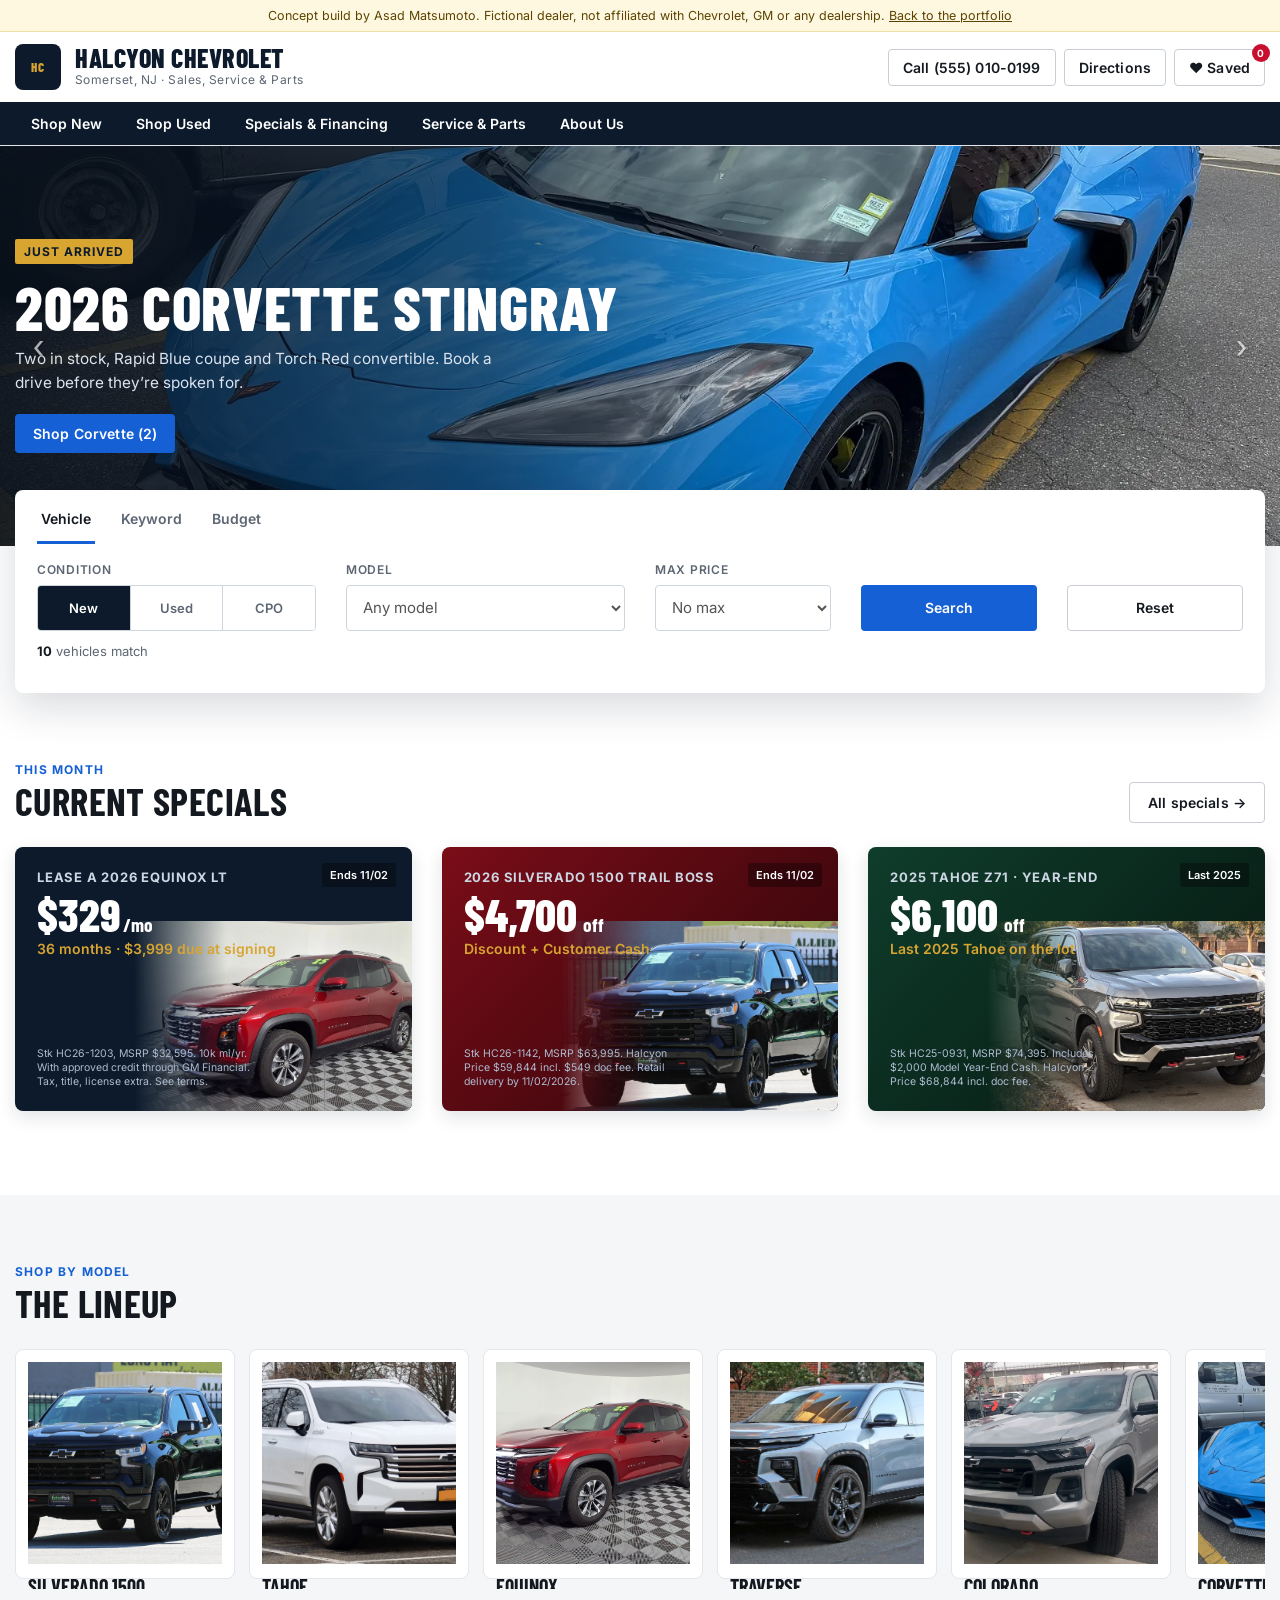
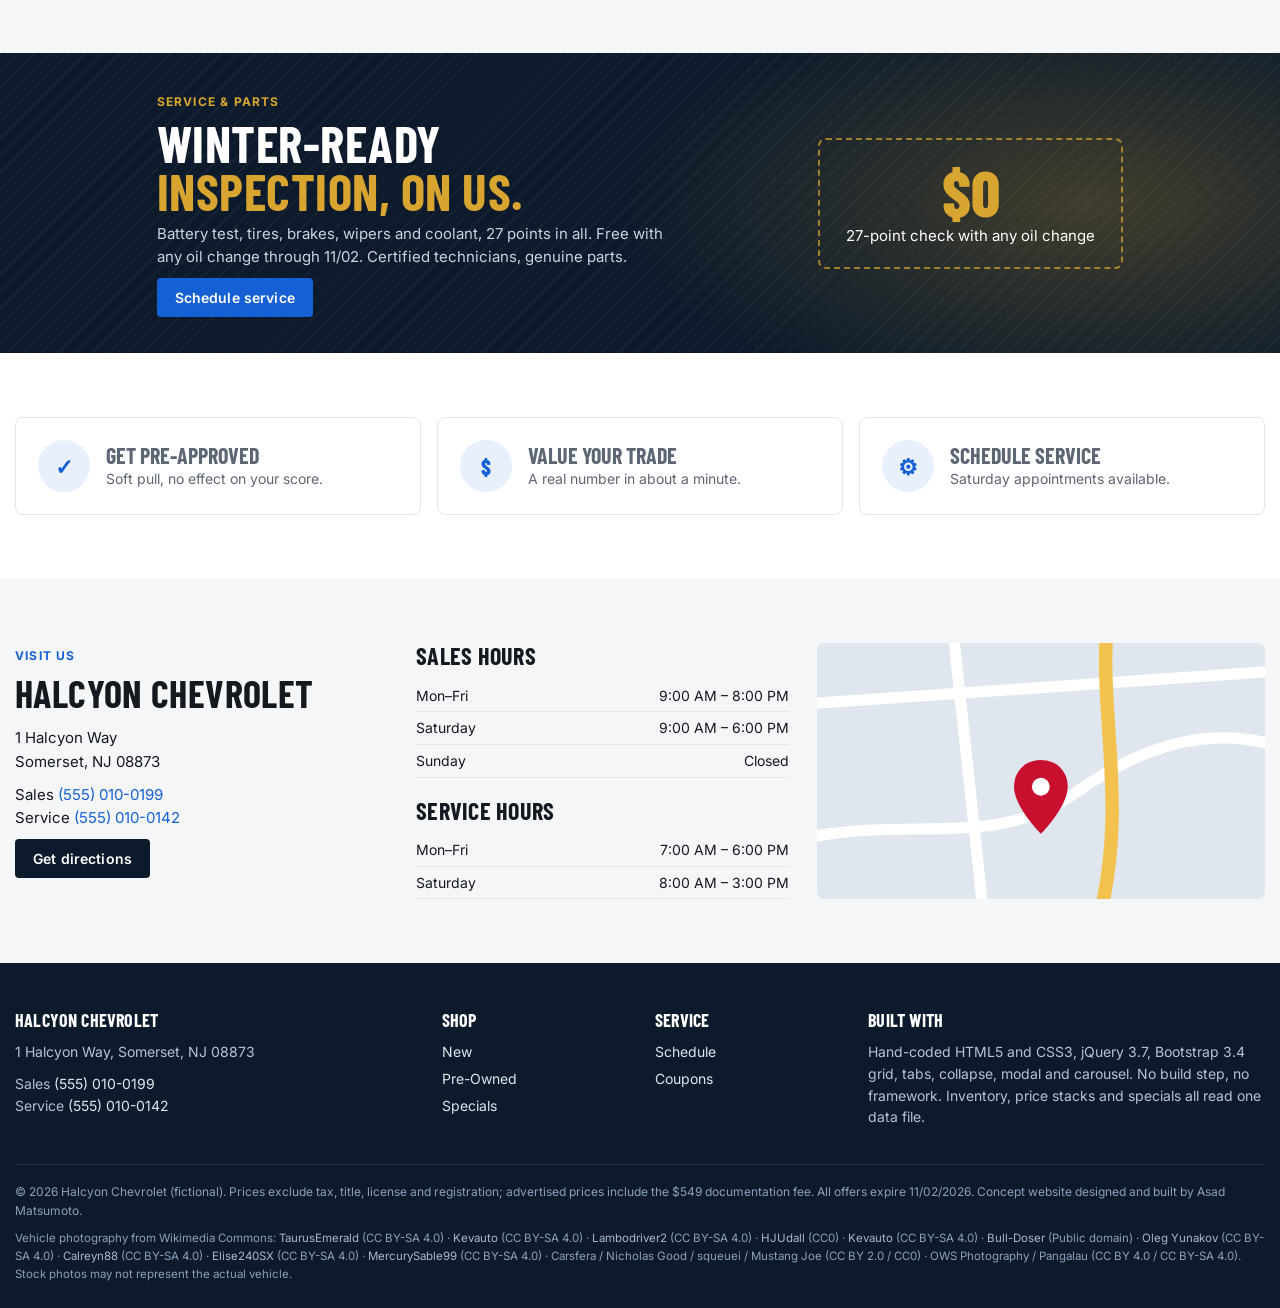
==== dealer/index.html @ f1ca4bc9 "Portfolio: dealer site, ZL1, M4, Maison Vanta, Aurélia, catalog index Co-Authored-By: Claude Opus 5." ====
<!doctype html>
<html lang="en">
<head>
<meta charset="utf-8">
<meta name="viewport" content="width=device-width,initial-scale=1">
<title>Halcyon Chevrolet · New &amp; Used Chevy Dealer in Somerset, NJ (Concept)</title>
<meta name="description" content="Concept dealership website built on the DealerOn stack (Bootstrap 3.4 + jQuery 3.7): hero carousel, quick search, specials, model bar and service offers.">
<link rel="preconnect" href="https://fonts.googleapis.com"><link rel="preconnect" href="https://fonts.gstatic.com" crossorigin>
<link href="https://fonts.googleapis.com/css2?family=Barlow+Condensed:wght@600;700;800&family=Inter:wght@400;500;600;700&display=swap" rel="stylesheet">
<link rel="stylesheet" href="https://cdnjs.cloudflare.com/ajax/libs/twitter-bootstrap/3.4.1/css/bootstrap.min.css">
<link rel="stylesheet" href="dealer.css">
<script type="application/ld+json">{"@context":"https://schema.org","@type":"AutoDealer","name":"Halcyon Chevrolet (concept)","address":{"@type":"PostalAddress","streetAddress":"1 Halcyon Way","addressLocality":"Somerset","addressRegion":"NJ","postalCode":"08873","addressCountry":"US"},"telephone":"+1-555-010-0199","openingHours":["Mo-Fr 09:00-20:00","Sa 09:00-18:00"]}</script>
</head>
<body data-page="home">
<main id="main">
  <!-- 1650x138 promo strip. data-expires removes it automatically after the offer ends -->
  <a class="strip" href="specials.html#service" data-expires="2026-11-02"><span class="in"><b>Fall Service Event</b><span>Full synthetic oil change + tire rotation</span><em>$79.95 · ends 11/02</em></span></a>

  <!-- 1920x600 hero, Bootstrap 3 carousel with fade -->
  <div id="hero" class="carousel slide carousel-fade hero" data-ride="false" aria-roledescription="carousel" aria-label="Featured offers">
    <ol class="carousel-indicators"><li data-target="#hero" data-slide-to="0" class="active" aria-label="Slide 1"></li><li data-target="#hero" data-slide-to="1" aria-label="Slide 2"></li><li data-target="#hero" data-slide-to="2" aria-label="Slide 3"></li></ol>
    <div class="carousel-inner">
      <div class="item active"><div class="slide">
        <picture><source media="(max-width:768px)" srcset="../img/inv/corvette-blue.webp"><img src="../img/inv/corvette-blue.webp" alt="Rapid Blue Chevrolet Corvette Stingray" fetchpriority="high"></picture>
        <div class="scrim"></div><div class="cap"><div class="container"><span class="k">Just arrived</span><h2>2026 Corvette Stingray</h2><p>Two in stock, Rapid Blue coupe and Torch Red convertible. Book a drive before they’re spoken for.</p><a class="btn btn-cta" href="inventory.html?model=Corvette">Shop Corvette (2)</a></div></div></div></div>
      <div class="item"><div class="slide">
        <picture><source media="(max-width:768px)" srcset="../img/inv/silverado.webp"><img src="../img/inv/silverado.webp" alt="Chevrolet Silverado 1500 LT Trail Boss" loading="lazy"></picture>
        <div class="scrim"></div><div class="cap"><div class="container"><span class="k">Fall Truck Event</span><h2>$4,700 off Silverado 1500 Trail Boss</h2><p>$3,200 Halcyon discount plus $1,500 Customer Cash on stock HC26-1142.</p><a class="btn btn-cta" href="vehicle.html?stock=HC26-1142">See this truck</a><p class="fine">MSRP $63,995. Halcyon Price $59,844 includes $549 doc fee; excludes tax, title, license, registration. Customer Cash requires retail delivery by 11/02/2026.</p></div></div></div></div>
      <div class="item"><div class="slide">
        <picture><source media="(max-width:768px)" srcset="../img/cars/zl1-hero.webp"><img src="../img/cars/zl1-hero.webp" alt="White Camaro ZL1 in a dark garage" loading="lazy"></picture>
        <div class="scrim"></div><div class="cap"><div class="container"><span class="k">Certified Pre-Owned</span><h2>The last of the ZL1s</h2><p>One owner, 8,412 miles, 650 horsepower. Production ended in 2024; this one is here.</p><a class="btn btn-cta" href="../zl1/">See the ZL1 story</a></div></div></div></div>
    </div>
    <a class="left carousel-control" href="#hero" role="button" data-slide="prev" aria-label="Previous slide"><span aria-hidden="true">‹</span></a>
    <a class="right carousel-control" href="#hero" role="button" data-slide="next" aria-label="Next slide"><span aria-hidden="true">›</span></a>
    <button class="pausebtn" id="heroPause" aria-pressed="false">Pause</button>
  </div>

  <!-- quick search: Vehicle / Keyword / Budget -->
  <div class="container qs"><div class="box">
    <ul class="nav nav-tabs" role="tablist"><li role="presentation" class="active"><a href="#qsV" role="tab" data-toggle="tab" aria-controls="qsV">Vehicle</a></li><li role="presentation"><a href="#qsK" role="tab" data-toggle="tab" aria-controls="qsK">Keyword</a></li><li role="presentation"><a href="#qsB" role="tab" data-toggle="tab" aria-controls="qsB">Budget</a></li></ul>
    <div class="tab-content">
      <div role="tabpanel" class="tab-pane active" id="qsV"><div class="row">
        <div class="col-md-3 col-sm-6"><label>Condition</label><div class="cond" role="group" aria-label="Condition"><button type="button" data-c="New" aria-pressed="true">New</button><button type="button" data-c="Used" aria-pressed="false">Used</button><button type="button" data-c="Certified" aria-pressed="false">CPO</button></div></div>
        <div class="col-md-3 col-sm-6"><label for="qsModel">Model</label><select class="form-control" id="qsModel"></select></div>
        <div class="col-md-2 col-sm-6"><label for="qsMax">Max price</label><select class="form-control" id="qsMax"><option value="">No max</option><option value="30000">$30,000</option><option value="50000">$50,000</option><option value="70000">$70,000</option><option value="90000">$90,000</option></select></div>
        <div class="col-md-2 col-sm-3 col-xs-6"><label>&nbsp;</label><button class="btn btn-cta" id="qsGo">Search</button></div>
        <div class="col-md-2 col-sm-3 col-xs-6"><label>&nbsp;</label><button class="btn btn-line" id="qsReset">Reset</button></div>
      </div><p class="count"><b>0</b> vehicles match</p></div>
      <div role="tabpanel" class="tab-pane" id="qsK"><div class="row"><div class="col-sm-9"><label for="kw">Keyword</label><input class="form-control" id="kw" placeholder="Try “Z71”, “red”, “sunroof” or a stock number"></div><div class="col-sm-3"><label>&nbsp;</label><button class="btn btn-cta" id="kwGo">Search</button></div></div></div>
      <div role="tabpanel" class="tab-pane" id="qsB"><div class="row"><div class="col-sm-4"><label for="bdPay">Monthly payment</label><input class="form-control" id="bdPay" inputmode="numeric" value="650"></div><div class="col-sm-4"><label for="bdDown">Down payment</label><input class="form-control" id="bdDown" inputmode="numeric" value="5000"></div><div class="col-sm-4"><label>&nbsp;</label><button class="btn btn-cta" id="bdGo">Show what fits</button></div></div><p class="count">Estimate at 6.9% APR for 72 months. Not an offer of credit.</p></div>
    </div>
  </div></div>

  <!-- 600x400 specials tiles: designed graphics, every word is real HTML -->
  <section class="sec" aria-labelledby="spH"><div class="container">
    <div class="hd"><div><span class="eyebrow">This month</span><h2 id="spH">Current specials</h2></div><a class="btn btn-line" href="specials.html">All specials →</a></div>
    <div class="row">
      <div class="col-md-4 col-sm-6" style="margin-bottom:20px"><a class="tile" href="specials.html"><img src="../img/inv/equinox.webp" alt="" loading="lazy"><span class="exp">Ends 11/02</span><span class="t"><span class="m">Lease a 2026 Equinox LT</span><span class="big">$329<small>/mo</small></span><span class="sub">36 months · $3,999 due at signing</span><span class="fine">Stk HC26-1203, MSRP $32,595. 10k mi/yr. With approved credit through GM Financial. Tax, title, license extra. See terms.</span></span></a></div>
      <div class="col-md-4 col-sm-6" style="margin-bottom:20px"><a class="tile t2" href="vehicle.html?stock=HC26-1142"><img src="../img/inv/silverado.webp" alt="" loading="lazy"><span class="exp">Ends 11/02</span><span class="t"><span class="m">2026 Silverado 1500 Trail Boss</span><span class="big">$4,700<small> off</small></span><span class="sub">Discount + Customer Cash</span><span class="fine">Stk HC26-1142, MSRP $63,995. Halcyon Price $59,844 incl. $549 doc fee. Retail delivery by 11/02/2026.</span></span></a></div>
      <div class="col-md-4 col-sm-6" style="margin-bottom:20px"><a class="tile t3" href="vehicle.html?stock=HC25-0931"><img src="../img/inv/tahoe-z71.webp" alt="" loading="lazy"><span class="exp">Last 2025</span><span class="t"><span class="m">2025 Tahoe Z71 · year-end</span><span class="big">$6,100<small> off</small></span><span class="sub">Last 2025 Tahoe on the lot</span><span class="fine">Stk HC25-0931, MSRP $74,395. Includes $2,000 Model Year-End Cash. Halcyon Price $68,844 incl. doc fee.</span></span></a></div>
    </div>
  </div></section>

  <section class="sec gray" aria-labelledby="mbH"><div class="container">
    <div class="hd"><div><span class="eyebrow">Shop by model</span><h2 id="mbH">The lineup</h2></div></div>
    <div class="models" id="models"></div>
  </div></section>

  <!-- 1920x450 service band -->
  <section class="band" aria-labelledby="bandH"><div class="container">
    <div><span class="eyebrow" style="color:var(--gold)">Service &amp; Parts</span><h2 id="bandH">Winter-ready<br><em>inspection, on us.</em></h2><p>Battery test, tires, brakes, wipers and coolant, 27 points in all. Free with any oil change through 11/02. Certified technicians, genuine parts.</p><button class="btn btn-cta" data-lead="Schedule service">Schedule service</button></div>
    <div class="coupon"><b>$0</b><span>27-point check with any oil change</span></div>
  </div></section>

  <section class="sec" aria-label="Shopping tools"><div class="container"><div class="value">
    <a href="#" data-lead="Get pre-approved"><span class="ic" aria-hidden="true">✓</span><span><b>Get pre-approved</b><span>Soft pull, no effect on your score.</span></span></a>
    <a href="#" data-lead="Value your trade"><span class="ic" aria-hidden="true">$</span><span><b>Value your trade</b><span>A real number in about a minute.</span></span></a>
    <a href="#" data-lead="Schedule service"><span class="ic" aria-hidden="true">⚙</span><span><b>Schedule service</b><span>Saturday appointments available.</span></span></a>
  </div></div></section>

  <section class="sec gray" id="visit" aria-labelledby="visitH"><div class="container"><div class="visit">
    <div><span class="eyebrow">Visit us</span><h2 id="visitH" style="font-size:38px;text-transform:uppercase;margin:6px 0 12px">Halcyon Chevrolet</h2><p>1 Halcyon Way<br>Somerset, NJ 08873</p><p>Sales <a href="tel:5550100199">(555) 010-0199</a><br>Service <a href="tel:5550100142">(555) 010-0142</a></p><a class="btn btn-dark" href="#" data-lead="Get directions">Get directions</a></div>
    <div><h3 style="text-transform:uppercase;margin-top:0">Sales hours</h3><table><tbody><tr><td>Mon–Fri</td><td>9:00 AM – 8:00 PM</td></tr><tr><td>Saturday</td><td>9:00 AM – 6:00 PM</td></tr><tr><td>Sunday</td><td>Closed</td></tr></tbody></table><h3 style="text-transform:uppercase">Service hours</h3><table><tbody><tr><td>Mon–Fri</td><td>7:00 AM – 6:00 PM</td></tr><tr><td>Saturday</td><td>8:00 AM – 3:00 PM</td></tr></tbody></table></div>
    <div class="map" role="img" aria-label="Stylised map showing the dealership location"><svg viewBox="0 0 400 260" preserveAspectRatio="xMidYMid slice"><rect width="400" height="260" fill="#dfe6ee"/><g stroke="#fff" stroke-width="10" fill="none"><path d="M-10 190 C80 170 160 200 230 150 S360 90 420 110"/><path d="M120 -10 L150 270"/><path d="M-10 70 L420 40"/></g><g stroke="#f2c14e" stroke-width="12" fill="none"><path d="M260 -10 C250 80 280 160 250 270"/></g><path d="M200 120 c-14 0-24 10-24 24 0 18 24 42 24 42s24-24 24-42c0-14-10-24-24-24z" fill="#c8102e"/><circle cx="200" cy="144" r="8" fill="#fff"/></svg></div>
  </div></div></section>
</main>
<script src="https://cdnjs.cloudflare.com/ajax/libs/jquery/3.7.1/jquery.min.js"></script>
<script src="https://cdnjs.cloudflare.com/ajax/libs/twitter-bootstrap/3.4.1/js/bootstrap.min.js"></script>
<script src="inventory.js"></script>
<script src="dealer.js"></script>
</body>
</html>
---- dealer/dealer.css ----
/* Halcyon Chevrolet theme — sits on Bootstrap 3.4.1 the way a DealerOn theme sits on its base.
   Tokens first, then header, homepage, SRP, VDP, specials. */
:root{--navy:#0c1a2b;--navy2:#132841;--ink:#14181f;--mut:#5d6673;--line:#e3e6ea;--bg:#f5f6f8;--cta:#1560d4;--cta2:#0e4fb3;--gold:#d8a531;--ok:#0f8a4b;--red:#c8102e;--disp:'Barlow Condensed','Arial Narrow',sans-serif;--body:'Inter',system-ui,-apple-system,sans-serif}
html{font-size:16px}
body{font:400 15px/1.55 var(--body);color:var(--ink);background:#fff;-webkit-font-smoothing:antialiased}
a{color:var(--cta)}a:hover{color:var(--cta2)}
h1,h2,h3,h4{font-family:var(--disp);font-weight:700;letter-spacing:.01em;color:var(--ink)}
.container{max-width:1320px;width:100%}
.btn{border-radius:4px;font:600 14px var(--body);letter-spacing:.01em;padding:11px 18px;transition:background .15s,box-shadow .15s,transform .1s}
.btn:active{transform:translateY(1px)}
.btn-cta{background:var(--cta);color:#fff;border:0}.btn-cta:hover,.btn-cta:focus{background:var(--cta2);color:#fff}
.btn-line{background:#fff;color:var(--ink);border:1px solid #c9ced5}.btn-line:hover{border-color:var(--ink);color:var(--ink)}
.btn-dark{background:var(--navy);color:#fff;border:0}.btn-dark:hover{background:var(--navy2);color:#fff}
a:focus-visible,button:focus-visible,input:focus-visible,select:focus-visible,.btn:focus-visible{outline:3px solid #7fb0ff;outline-offset:2px}
.sr-only-focusable:focus{position:fixed;top:8px;left:8px;z-index:9999;background:#fff;padding:10px 14px}
.concept-ribbon{background:#fff8e1;color:#5c4400;font-size:12.5px;text-align:center;padding:6px 12px;border-bottom:1px solid #f0dfa3}
.concept-ribbon a{color:#5c4400;text-decoration:underline}

/* ---------- header ---------- */
.hdr{background:#fff;border-bottom:1px solid var(--line);position:sticky;top:0;z-index:1000}
.hdr .top{display:flex;align-items:center;justify-content:space-between;gap:16px;padding:12px 0}
.brand{display:flex;align-items:center;gap:14px;text-decoration:none!important}
.brand .oem{width:46px;height:46px;border-radius:8px;background:var(--navy);display:grid;place-items:center;color:var(--gold);font:800 13px var(--disp);letter-spacing:.06em}
.brand b{display:block;font:800 26px/1 var(--disp);color:var(--navy);letter-spacing:.02em;text-transform:uppercase}
.brand span{display:block;font-size:12px;color:var(--mut);letter-spacing:.04em}
.hdr .acts{display:flex;align-items:center;gap:8px}
.hdr .acts .btn{padding:9px 14px}
.hdr .acts .saved{position:relative}
.hdr .acts .saved i{position:absolute;top:-6px;right:-6px;background:var(--red);color:#fff;font:700 10px/18px var(--body);min-width:18px;height:18px;border-radius:9px;text-align:center;font-style:normal}
.mega{background:var(--navy)}
.mega ul{list-style:none;margin:0;padding:0;display:flex;gap:2px}
.mega>div>ul>li{position:relative}
.mega>div>ul>li>a{display:block;color:#fff;font:600 14px var(--body);padding:13px 16px;text-decoration:none}
.mega>div>ul>li>a:hover,.mega>div>ul>li.open>a,.mega>div>ul>li>a[aria-current]{background:var(--navy2);color:#fff}
.mega .dd{position:absolute;left:0;top:100%;min-width:250px;background:#fff;box-shadow:0 12px 30px rgba(12,26,43,.18);padding:10px 0;display:none;z-index:20;border-top:3px solid var(--gold)}
.mega li.open .dd{display:block}
.mega .dd a{display:block;padding:8px 18px;color:var(--ink);text-decoration:none}
.mega .dd a:hover{background:var(--bg)}
.navtog{display:none;background:none;border:0;font-size:24px;padding:6px 10px}
@media(max-width:900px){.hdr .acts .hide-sm{display:none}.navtog{display:block}.mega{display:none}.mega.show{display:block}.mega ul{flex-direction:column}.mega .dd{position:static;box-shadow:none;border:0;background:var(--navy2)}.mega .dd a{color:#fff}}
.strip{display:block;background:linear-gradient(90deg,#0c1a2b,#1f3b63);color:#fff;text-decoration:none!important;aspect-ratio:1650/138;max-height:110px;width:100%;position:relative;overflow:hidden}
.strip .in{position:absolute;inset:0;display:flex;align-items:center;justify-content:center;gap:2.4vw;padding:0 3vw}
.strip b{font:800 clamp(18px,2.4vw,34px)/1 var(--disp);text-transform:uppercase;letter-spacing:.02em;color:var(--gold)}
.strip span{font-size:clamp(12px,1.1vw,16px);color:#dfe6f0}
.strip em{font-style:normal;background:var(--gold);color:var(--navy);font:700 12px var(--body);padding:7px 12px;border-radius:3px;white-space:nowrap}
.strip:before{content:"";position:absolute;right:-6%;top:-60%;width:40%;height:220%;background:repeating-linear-gradient(115deg,rgba(255,255,255,.06) 0 14px,transparent 14px 28px)}
@media(max-width:700px){.strip{aspect-ratio:auto;padding:10px 0}.strip .in{position:static;flex-wrap:wrap;gap:6px 12px;text-align:center}}

/* ---------- hero carousel (Bootstrap 3 carousel, fade) ---------- */
.hero.carousel{background:#000}
.carousel-fade .carousel-inner .item{transition-property:opacity;transition-duration:.9s;opacity:0}
.carousel-fade .carousel-inner .active{opacity:1}
.carousel-fade .carousel-inner .active.left,.carousel-fade .carousel-inner .active.right{left:0;opacity:0;z-index:1}
.carousel-fade .carousel-inner .next.left,.carousel-fade .carousel-inner .prev.right{opacity:1}
.carousel-fade .carousel-control{z-index:2}
@media all and (transform-3d),(-webkit-transform-3d){.carousel-fade .carousel-inner>.item.next,.carousel-fade .carousel-inner>.item.active.right,.carousel-fade .carousel-inner>.item.prev,.carousel-fade .carousel-inner>.item.active.left,.carousel-fade .carousel-inner>.item.next.left,.carousel-fade .carousel-inner>.item.prev.right,.carousel-fade .carousel-inner>.item.active{transform:translate3d(0,0,0)}}
.slide{position:relative;aspect-ratio:1920/600;min-height:380px;overflow:hidden}
.slide img{position:absolute;inset:0;width:100%;height:100%;object-fit:cover}
.slide .scrim{position:absolute;inset:0;background:linear-gradient(90deg,rgba(6,14,24,.88) 0%,rgba(6,14,24,.55) 38%,transparent 66%)}
.slide .cap{position:absolute;left:0;right:0;top:50%;transform:translateY(-50%)}
.slide .cap .k{display:inline-block;background:var(--gold);color:var(--navy);font:700 12px var(--body);letter-spacing:.08em;text-transform:uppercase;padding:5px 9px;border-radius:2px}
.slide .cap h2{color:#fff;font:800 clamp(38px,4.8vw,76px)/.95 var(--disp);text-transform:uppercase;margin:14px 0 10px;max-width:640px}
.slide .cap p{color:#dbe3ee;font-size:clamp(14px,1.2vw,18px);max-width:500px;margin-bottom:20px}
.slide .cap .fine{font-size:11px;color:#9fb0c4;margin-top:14px;max-width:520px}
.hero .carousel-indicators li{width:30px;height:4px;border-radius:0;border:0;background:rgba(255,255,255,.4);margin:0 3px}
.hero .carousel-indicators .active{width:30px;height:4px;margin:0 3px;background:#fff}
.hero .carousel-control{width:6%;background:none!important;display:flex;align-items:center;justify-content:center;font-size:34px;opacity:.65}
.hero .pausebtn{position:absolute;right:16px;bottom:14px;z-index:5;background:rgba(0,0,0,.45);color:#fff;border:0;border-radius:3px;font:600 12px var(--body);padding:6px 10px}
@media(max-width:700px){.slide{aspect-ratio:auto;min-height:440px}.slide .scrim{background:linear-gradient(0deg,rgba(6,14,24,.92) 30%,rgba(6,14,24,.2) 80%)}.slide .cap{top:auto;bottom:40px;transform:none}}

/* ---------- quick search ---------- */
.qs{position:relative;z-index:5;margin-top:-56px}
.qs .box{background:#fff;border-radius:8px;box-shadow:0 14px 40px rgba(12,26,43,.16);padding:6px 22px 22px}
.qs .nav-tabs{border:0;margin-bottom:14px}
.qs .nav-tabs>li>a{border:0;border-bottom:3px solid transparent;border-radius:0;color:var(--mut);font:600 14px var(--body);padding:14px 4px;margin-right:22px}
.qs .nav-tabs>li.active>a,.qs .nav-tabs>li.active>a:hover,.qs .nav-tabs>li.active>a:focus{border:0;border-bottom:3px solid var(--cta);color:var(--ink);background:none}
.qs label{font-size:12px;color:var(--mut);font-weight:600;text-transform:uppercase;letter-spacing:.06em}
.qs .form-control{height:46px;border-radius:4px;border-color:#cfd5dc;box-shadow:none;font-size:15px}
.qs .cond{display:flex;border:1px solid #cfd5dc;border-radius:4px;overflow:hidden;height:46px}
.qs .cond button{flex:1;background:#fff;border:0;border-right:1px solid #cfd5dc;font:600 13px var(--body);color:var(--mut)}
.qs .cond button:last-child{border-right:0}
.qs .cond button[aria-pressed="true"]{background:var(--navy);color:#fff}
.qs .btn{height:46px;width:100%}
.qs .count{font-size:13px;color:var(--mut);margin-top:10px}
.qs .count b{color:var(--ink)}

/* ---------- section scaffolding ---------- */
.sec{padding:64px 0}
.sec.gray{background:var(--bg)}
.sec .hd{display:flex;align-items:flex-end;justify-content:space-between;gap:16px;margin-bottom:24px;flex-wrap:wrap}
.sec .hd h2{font-size:clamp(30px,3vw,42px);text-transform:uppercase;margin:0}
.sec .hd p{margin:6px 0 0;color:var(--mut)}
.eyebrow{font:700 12px var(--body);letter-spacing:.1em;text-transform:uppercase;color:var(--cta)}

/* specials tiles (600x400 designed graphics, real HTML text) */
.tile{display:block;position:relative;aspect-ratio:600/400;border-radius:8px;overflow:hidden;color:#fff;text-decoration:none!important;background:var(--navy);box-shadow:0 6px 18px rgba(12,26,43,.12);transition:transform .25s,box-shadow .25s}
.tile:hover{transform:translateY(-3px);box-shadow:0 14px 30px rgba(12,26,43,.2)}
.tile img{position:absolute;right:-8%;bottom:-6%;width:78%;height:78%;object-fit:cover;border-radius:6px 0 0 0;-webkit-mask-image:linear-gradient(90deg,transparent,#000 30%);mask-image:linear-gradient(90deg,transparent,#000 30%)}
.tile .t{position:absolute;inset:0;padding:22px;display:flex;flex-direction:column}
.tile .m{font:700 13px var(--body);letter-spacing:.06em;text-transform:uppercase;color:#cdd7e4}
.tile .big{font:800 clamp(38px,3.6vw,54px)/.9 var(--disp);margin-top:8px;color:#fff}
.tile .big small{font-size:.42em;font-weight:700;margin-left:2px}
.tile .sub{font:600 14px var(--body);color:var(--gold);margin-top:6px}
.tile .fine{margin-top:auto;font-size:10.5px;line-height:1.35;color:#aebbd0;max-width:62%}
.tile.t2{background:linear-gradient(135deg,#7a0d18,#2b0509)}
.tile.t3{background:linear-gradient(135deg,#0f3d2c,#06150f)}
.tile .exp{position:absolute;top:16px;right:16px;background:rgba(0,0,0,.35);font:600 11px var(--body);padding:5px 8px;border-radius:3px}

/* model bar */
.models{display:grid;grid-auto-flow:column;grid-auto-columns:minmax(220px,1fr);gap:14px;overflow-x:auto;scroll-snap-type:x mandatory;padding-bottom:10px}
.models a{scroll-snap-align:start;background:#fff;border:1px solid var(--line);border-radius:8px;padding:12px 12px 14px;text-decoration:none;color:var(--ink);transition:border-color .2s}
.models a:hover{border-color:var(--cta)}
.models .im{aspect-ratio:518/220;border-radius:5px;overflow:hidden;background:#e9edf1}
.models img{width:100%;height:100%;object-fit:cover}
.models b{display:block;font:700 20px var(--disp);text-transform:uppercase;margin-top:10px}
.models span{font-size:13px;color:var(--mut)}

/* service band 1920x450 */
.band{position:relative;min-height:300px;background:var(--navy);color:#fff;overflow:hidden;display:flex;align-items:center}
.band:after{content:"";position:absolute;inset:0;background:radial-gradient(60% 120% at 85% 50%,rgba(216,165,49,.25),transparent 60%),repeating-linear-gradient(135deg,rgba(255,255,255,.035) 0 2px,transparent 2px 12px)}
.band .container{position:relative;z-index:1;display:flex;align-items:center;justify-content:space-between;gap:30px;flex-wrap:wrap}
.band h2{color:#fff;font-size:clamp(34px,4vw,60px);text-transform:uppercase;line-height:.95;margin:6px 0}
.band h2 em{font-style:normal;color:var(--gold)}
.band p{color:#c9d4e2;max-width:520px}
.band .coupon{border:2px dashed rgba(216,165,49,.7);border-radius:8px;padding:20px 26px;text-align:center;min-width:260px}
.band .coupon b{display:block;font:800 64px/1 var(--disp);color:var(--gold)}

.value{display:grid;grid-template-columns:repeat(3,1fr);gap:16px}
.value a{display:flex;gap:16px;align-items:center;background:#fff;border:1px solid var(--line);border-radius:8px;padding:22px;text-decoration:none;color:var(--ink);transition:box-shadow .2s,border-color .2s}
.value a:hover{border-color:var(--cta);box-shadow:0 8px 20px rgba(21,96,212,.1)}
.value .ic{flex:0 0 52px;height:52px;border-radius:50%;background:#e8f0fd;display:grid;place-items:center;color:var(--cta);font:800 22px var(--disp)}
.value b{display:block;font:700 22px var(--disp);text-transform:uppercase}
.value span{font-size:14px;color:var(--mut)}
@media(max-width:900px){.value{grid-template-columns:1fr}}
.visit{display:grid;grid-template-columns:1fr 1fr 1.2fr;gap:28px}
.visit table{width:100%;font-size:14px}.visit td{padding:5px 0;border-bottom:1px solid var(--line)}.visit td:last-child{text-align:right}
.visit .map{border-radius:8px;min-height:240px;background:#dfe6ee;position:relative;overflow:hidden}
.visit .map svg{position:absolute;inset:0;width:100%;height:100%}
@media(max-width:900px){.visit{grid-template-columns:1fr}}

/* ---------- footer ---------- */
.ftr{background:var(--navy);color:#b7c3d3;padding:48px 0 24px;font-size:14px}
.ftr h4{color:#fff;font-size:18px;text-transform:uppercase;margin-top:0}
.ftr a{color:#dfe6ef}
.ftr ul{list-style:none;padding:0}.ftr li{margin:5px 0}
.ftr .legal{border-top:1px solid rgba(255,255,255,.1);margin-top:26px;padding-top:18px;font-size:12px;color:#8fa0b6}
.ftr .credits{font-size:11.5px;color:#8fa0b6;margin-top:10px}
.ftr .credits a{color:#a9b8cb}

/* ---------- SRP ---------- */
.crumbs{font-size:13px;color:var(--mut);padding:14px 0 0}.crumbs a{color:var(--mut)}
.srp-h{display:flex;justify-content:space-between;align-items:flex-end;gap:14px;flex-wrap:wrap;padding:8px 0 16px;border-bottom:1px solid var(--line);margin-bottom:18px}
.srp-h h1{font-size:clamp(30px,3vw,42px);text-transform:uppercase;margin:0}
.srp-h .ct{color:var(--mut)}.srp-h .ct b{color:var(--ink)}
.srp-tools{display:flex;gap:10px;align-items:center}
.srp-tools select{height:40px;border:1px solid #cfd5dc;border-radius:4px;padding:0 10px;font-size:14px;background:#fff}
.view-tog{display:flex;border:1px solid #cfd5dc;border-radius:4px;overflow:hidden}
.view-tog button{background:#fff;border:0;padding:0 12px;height:38px;font:600 13px var(--body);color:var(--mut)}
.view-tog button[aria-pressed="true"]{background:var(--navy);color:#fff}
.filters{position:sticky;top:130px;max-height:calc(100vh - 150px);overflow:auto;padding-right:6px}
.filters .grp{border-bottom:1px solid var(--line);padding:12px 0}
.filters .grp>button{display:flex;justify-content:space-between;width:100%;background:none;border:0;padding:4px 0;font:700 15px var(--body);color:var(--ink);text-align:left}
.filters .grp>button:after{content:"–";color:var(--mut)}.filters .grp>button.collapsed:after{content:"+"}
.filters label{display:flex;justify-content:space-between;align-items:center;font-weight:400;font-size:14px;margin:7px 0 0;cursor:pointer;color:#2a313b}
.filters label input{margin:0 8px 0 0}
.filters label span:first-child{display:flex;align-items:center}
.filters label .n{color:var(--mut);font-size:12px}
.filters label.zero{opacity:.45}
.filters .range{display:flex;gap:8px;margin-top:8px}.filters .range input{width:100%;height:36px;border:1px solid #cfd5dc;border-radius:4px;padding:0 8px;font-size:14px}
.pills{display:flex;flex-wrap:wrap;gap:6px;margin-bottom:14px;min-height:0}
.pills button{background:#e8f0fd;color:var(--cta2);border:0;border-radius:20px;font:600 12.5px var(--body);padding:6px 12px}
.pills button:after{content:" ×"}
.pills .clr{background:none;color:var(--mut);text-decoration:underline}.pills .clr:after{content:""}
.grid-cards{display:grid;grid-template-columns:repeat(3,1fr);gap:18px}
.grid-cards.list{grid-template-columns:1fr}
@media(max-width:1200px){.grid-cards{grid-template-columns:repeat(2,1fr)}}
@media(max-width:600px){.grid-cards{grid-template-columns:1fr}}
.vcard{position:relative;background:#fff;border:1px solid var(--line);border-radius:8px;overflow:hidden;display:flex;flex-direction:column;transition:box-shadow .2s}
.vcard:hover{box-shadow:0 10px 26px rgba(12,26,43,.1)}
.vcard .ph{position:relative;aspect-ratio:4/3;background:#e9edf1;display:block}
.vcard .ph img{width:100%;height:100%;object-fit:cover}
.vcard .ph .bdg{position:absolute;top:10px;left:10px;display:flex;gap:6px;flex-wrap:wrap}
.bdg span,.badge-x{background:var(--navy);color:#fff;font:700 11px var(--body);letter-spacing:.04em;text-transform:uppercase;padding:4px 7px;border-radius:3px}
.bdg .pd,.badge-x.pd{background:var(--red)}.bdg .tr,.badge-x.tr{background:#6b4fd3}.bdg .ev,.badge-x.ev{background:var(--ok)}
.vcard .fav{position:absolute;top:8px;right:8px;width:36px;height:36px;border-radius:50%;border:0;background:rgba(255,255,255,.92);font-size:17px;line-height:36px;color:var(--red)}
.vcard .bd{padding:14px 16px 16px;display:flex;flex-direction:column;flex:1}
.vcard .cnd{font:700 11px var(--body);letter-spacing:.08em;text-transform:uppercase;color:var(--cta)}
.vcard h3{font-size:22px;line-height:1.05;margin:4px 0 6px;text-transform:uppercase}
.vcard h3 a{color:var(--ink);text-decoration:none}
.vcard h3 small{display:block;font:500 14px var(--body);color:var(--mut);text-transform:none;margin-top:3px}
.vcard .ids{font-size:12px;color:var(--mut);display:flex;gap:12px;flex-wrap:wrap}
.vcard .sw{display:flex;align-items:center;gap:6px;font-size:12.5px;color:var(--mut);margin-top:6px}
.vcard .sw i{width:14px;height:14px;border-radius:50%;border:1px solid #c5ccd4;display:inline-block}
.ps{margin-top:12px;border-top:1px solid var(--line);padding-top:10px}
.ps .feat{display:flex;justify-content:space-between;align-items:flex-end;gap:8px}
.ps .feat .sv{color:var(--ok);font:700 13px var(--body)}
.ps .feat .sv b{display:block;font:800 22px/1 var(--disp)}
.ps .feat .pr{text-align:right;font:700 11px var(--body);letter-spacing:.06em;text-transform:uppercase;color:var(--mut)}
.ps .feat .pr b{display:block;font:800 30px/1 var(--disp);color:var(--ink);letter-spacing:0}
.ps .more{background:none;border:0;padding:6px 0 0;font:600 13px var(--body);color:var(--cta)}
.ps .more:after{content:" ▾"}.ps .more[aria-expanded="true"]:after{content:" ▴"}
.ps ul{list-style:none;padding:8px 0 0;margin:0;font-size:14px}
.ps li{display:flex;justify-content:space-between;padding:4px 0}
.ps li.s{color:var(--ok)}
.ps li.tot{border-top:1px solid var(--line);margin-top:4px;padding-top:8px;font-weight:700}
.ps .dz{background:none;border:0;padding:0;color:inherit;font:inherit;text-align:left;cursor:pointer}
.ps .dz:after{content:"i";display:inline-grid;place-items:center;width:15px;height:15px;border-radius:50%;border:1px solid currentColor;font:700 10px var(--body);margin-left:6px;opacity:.7;vertical-align:1px}
.ps .cond{font-size:12.5px;color:var(--mut);margin-top:6px}
.vcard .ctas{display:grid;grid-template-columns:1fr 1fr;gap:6px;margin-top:12px}
.vcard .ctas .btn-cta{grid-column:1/-1}
.vcard .ctas .btn{padding:9px 8px;font-size:13px}
.vcard .cmp{font-size:12.5px;color:var(--mut);margin:10px 0 0;display:flex;align-items:center;gap:6px;font-weight:400}
.grid-cards.list .vcard{flex-direction:row}
.grid-cards.list .vcard .ph{flex:0 0 38%;aspect-ratio:auto;min-height:260px}
@media(max-width:700px){.grid-cards.list .vcard{flex-direction:column}}
.promo-card{border-radius:8px;background:linear-gradient(160deg,var(--navy),#1f3b63);color:#fff;padding:26px;display:flex;flex-direction:column;justify-content:center;gap:10px}
.promo-card h3{color:#fff;font-size:34px;text-transform:uppercase;line-height:.95;margin:0}
.promo-card p{color:#c9d4e2;margin:0}
.empty{grid-column:1/-1;text-align:center;padding:60px 20px;border:1px dashed #cfd5dc;border-radius:8px;color:var(--mut)}
.mobfil{display:none}
@media(max-width:991px){.filters{position:static;max-height:none;display:none}.filters.show{display:block}.mobfil{display:inline-block}}

/* ---------- VDP ---------- */
.vdp-t{padding:10px 0 4px}
.vdp-t h1{font-size:clamp(32px,3.6vw,52px);line-height:1;margin:6px 0;text-transform:uppercase}
.vdp-t h1 .y{color:var(--mut)}.vdp-t h1 .tr{display:block;font:500 clamp(16px,1.4vw,20px) var(--body);text-transform:none;color:var(--mut);margin-top:6px}
.gal{position:relative}
.gal .main{position:relative;aspect-ratio:4/3;background:#e9edf1;border-radius:8px;overflow:hidden}
.gal .main img{width:100%;height:100%;object-fit:cover}
.gal .nb{position:absolute;top:50%;transform:translateY(-50%);width:44px;height:44px;border-radius:50%;border:0;background:rgba(255,255,255,.9);font-size:22px;box-shadow:0 4px 12px rgba(0,0,0,.2)}
.gal .nb.p{left:12px}.gal .nb.n{right:12px}
.gal .cnt{position:absolute;bottom:12px;right:12px;background:rgba(0,0,0,.6);color:#fff;font:600 12px var(--body);padding:5px 9px;border-radius:3px}
.gal .note{font-size:12px;color:var(--mut);margin:8px 0}
.thumbs{display:grid;grid-template-columns:repeat(5,1fr);gap:8px}
.thumbs button{padding:0;border:2px solid transparent;border-radius:5px;overflow:hidden;aspect-ratio:4/3;background:#e9edf1}
.thumbs button[aria-current="true"]{border-color:var(--cta)}
.thumbs img{width:100%;height:100%;object-fit:cover}
.side{position:sticky;top:130px}
.side .box{border:1px solid var(--line);border-radius:8px;padding:20px}
.side .ps{border:0;margin:0;padding:0}
.side .ps ul{font-size:15px}
.side .ps li.tot{font:800 30px/1 var(--disp);padding-top:12px}
.side .fin{background:#eef5ff;border-radius:6px;padding:10px 12px;font-size:13.5px;margin-top:12px}
.side .stack-btns{display:grid;gap:8px;margin-top:14px}
.side .stack-btns .row2{display:grid;grid-template-columns:1fr 1fr;gap:8px}
.calc{margin-top:16px}
.calc .nav-tabs>li>a{font-weight:600;color:var(--mut)}
.calc .nav-tabs>li.active>a{color:var(--ink)}
.calc .tab-content{border:1px solid #ddd;border-top:0;padding:16px;border-radius:0 0 6px 6px}
.calc label{font-size:12.5px;color:var(--mut);font-weight:600;margin-top:8px}
.calc .form-control{height:40px}
.calc .terms{display:flex;gap:6px}.calc .terms button{flex:1;height:36px;background:#fff;border:1px solid #cfd5dc;border-radius:4px;font:600 13px var(--body)}
.calc .terms button[aria-pressed="true"]{background:var(--navy);color:#fff;border-color:var(--navy)}
.calc .out{display:flex;justify-content:space-between;align-items:baseline;border-top:1px solid var(--line);margin-top:14px;padding-top:12px}
.calc .out b{font:800 40px/1 var(--disp)}
.calc .fine,.fine-print{font-size:11.5px;color:var(--mut);line-height:1.5;margin-top:10px}
.feats{display:flex;flex-wrap:wrap;gap:8px}.feats span{background:var(--bg);border:1px solid var(--line);border-radius:20px;padding:7px 12px;font-size:13.5px}
.spec-t{width:100%;font-size:14.5px}.spec-t th{width:40%;color:var(--mut);font-weight:500;padding:9px 0;border-bottom:1px solid var(--line)}.spec-t td{padding:9px 0;border-bottom:1px solid var(--line);font-weight:600}
.vdp-sec{padding:28px 0;border-top:1px solid var(--line)}
.vdp-sec h2{font-size:28px;text-transform:uppercase;margin:0 0 14px}
.landing-link{display:flex;align-items:center;justify-content:space-between;gap:16px;background:var(--navy);color:#fff;border-radius:8px;padding:18px 20px;text-decoration:none!important;margin-top:14px}
.landing-link:hover{background:var(--navy2);color:#fff}
.landing-link b{font:800 22px var(--disp);text-transform:uppercase;color:#fff}

/* ---------- specials ---------- */
.sp-tabs{display:flex;gap:6px;border-bottom:1px solid var(--line);margin-bottom:22px}
.sp-tabs button{background:none;border:0;border-bottom:3px solid transparent;padding:12px 14px;font:600 15px var(--body);color:var(--mut)}
.sp-tabs button[aria-selected="true"]{border-color:var(--cta);color:var(--ink)}
.offer{border:1px solid var(--line);border-radius:10px;overflow:hidden;display:grid;grid-template-columns:44% 1fr;background:#fff;margin-bottom:20px}
.offer .im{position:relative;background:linear-gradient(135deg,#0c1a2b,#203f68);min-height:300px}
.offer .im img{position:absolute;inset:0;width:100%;height:100%;object-fit:cover}
.offer .im .lab{position:absolute;top:14px;left:14px}
.offer .bd{padding:24px 26px;display:flex;flex-direction:column;gap:8px}
.offer h2{font-size:clamp(26px,2.4vw,36px);text-transform:uppercase;margin:0}
.offer .head{font:800 clamp(30px,3vw,44px)/1 var(--disp);color:var(--cta2)}
.offer .ex{font-size:13px;color:var(--mut)}
.offer .short{font-size:12.5px;color:#46505c}
.offer details{font-size:12px;color:var(--mut);background:var(--bg);border-radius:6px;padding:10px 12px}
.offer details summary{cursor:pointer;font-weight:600;color:var(--ink)}
.offer .acts{display:flex;gap:8px;flex-wrap:wrap;margin-top:6px}
@media(max-width:800px){.offer{grid-template-columns:1fr}.offer .im{min-height:220px}}
.coupon-t{border:2px dashed #cfd5dc;border-radius:10px;padding:24px;display:flex;justify-content:space-between;align-items:center;gap:20px;flex-wrap:wrap;margin-bottom:20px}
.coupon-t .v{font:800 56px/1 var(--disp);color:var(--red)}
.faq .panel{border-radius:6px!important;box-shadow:none;border-color:var(--line)}
.faq .panel-heading{background:#fff!important;padding:0}
.faq .panel-title a{display:block;padding:14px 16px;font:600 15px var(--body);color:var(--ink);text-decoration:none}
.faq .panel-title a:after{content:"+";float:right;color:var(--mut)}.faq .panel-title a[aria-expanded="true"]:after{content:"–"}

/* modals */
.modal-content{border-radius:8px;border:0}
.modal-header{border-bottom:1px solid var(--line)}
.modal-title{font:800 26px var(--disp);text-transform:uppercase}
.modal .form-control{height:42px}
.modal .consent{font-size:12px;color:var(--mut);font-weight:400;display:flex;gap:8px;align-items:flex-start;margin-top:10px}
.modal .ok{display:none;background:#e8f6ee;color:#0b5d33;border-radius:6px;padding:10px 12px;font-size:13.5px;margin-top:12px}
@media (prefers-reduced-motion:reduce){*{transition:none!important;animation:none!important;scroll-behavior:auto!important}}
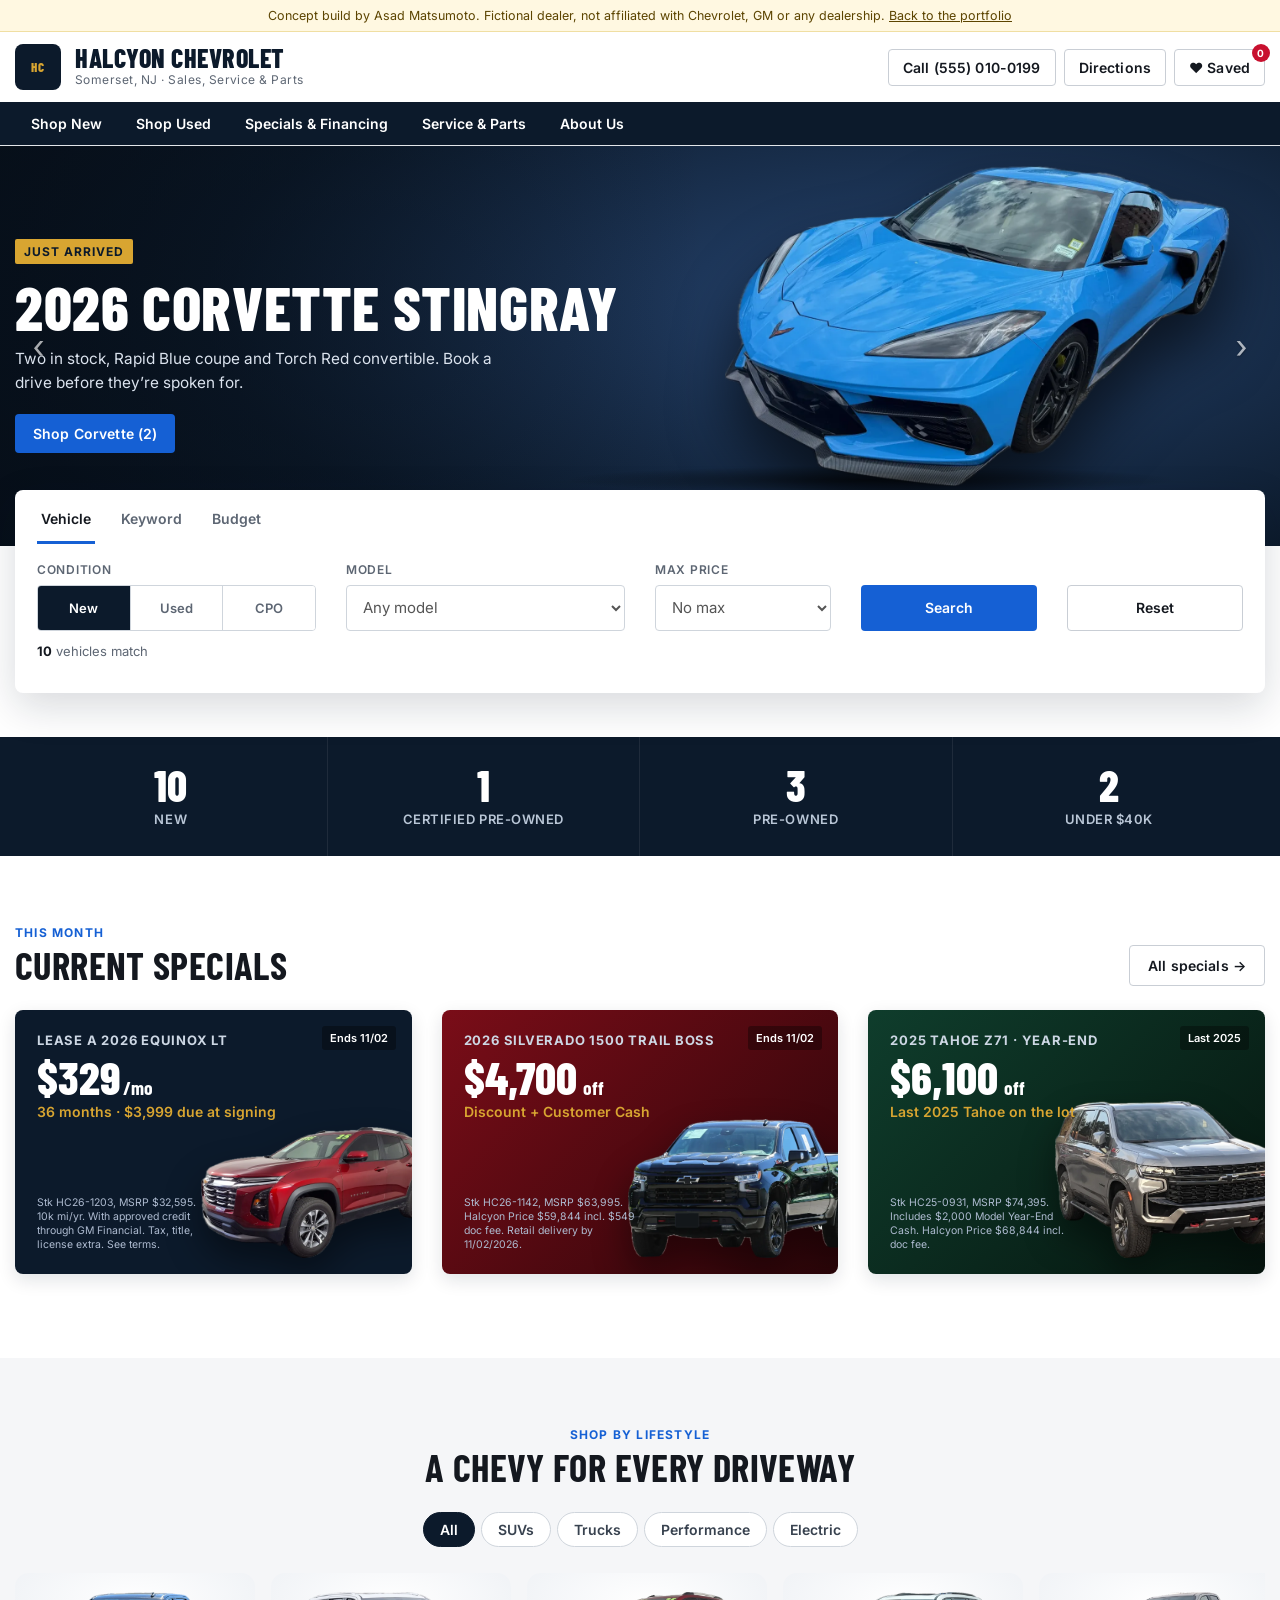
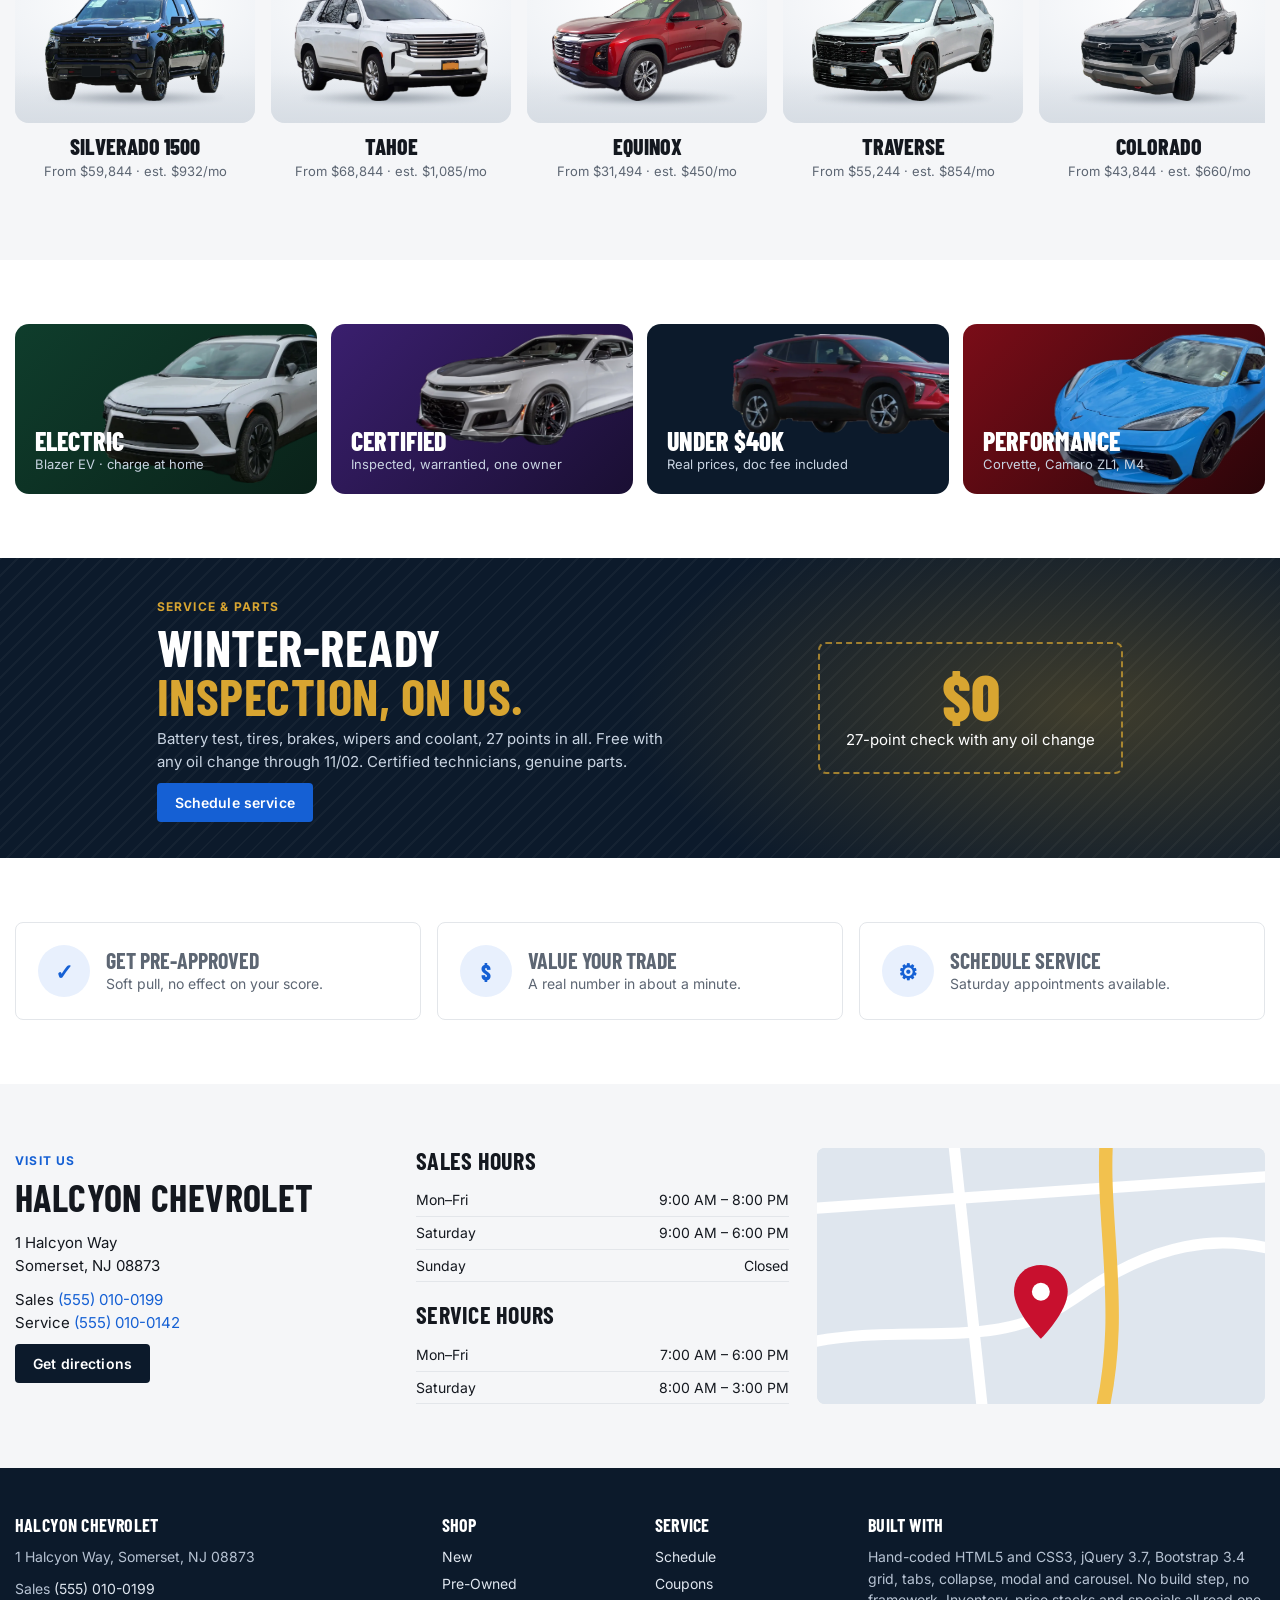
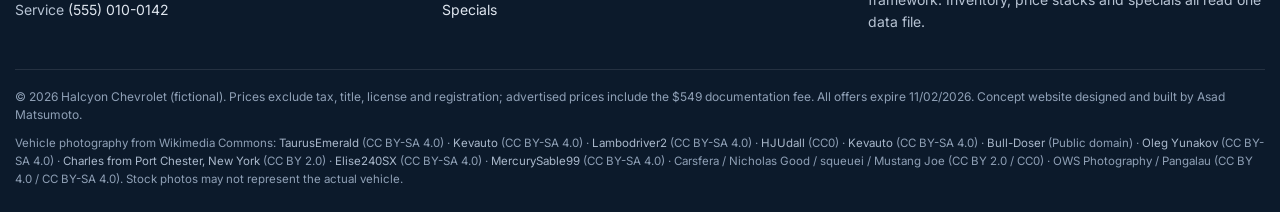
==== commit bad433a8: "Dealer v2: studio cutouts, payment-first cards, adjust terms, quick toggles, live counts, lifestyle " ====
--- a/dealer/index.html
+++ b/dealer/index.html
@@ -8,6 +8,7 @@
 <link rel="preconnect" href="https://fonts.googleapis.com"><link rel="preconnect" href="https://fonts.gstatic.com" crossorigin>
 <link href="https://fonts.googleapis.com/css2?family=Barlow+Condensed:wght@600;700;800&family=Inter:wght@400;500;600;700&display=swap" rel="stylesheet">
 <link rel="stylesheet" href="https://cdnjs.cloudflare.com/ajax/libs/twitter-bootstrap/3.4.1/css/bootstrap.min.css">
+<link rel="icon" href="data:image/svg+xml,%3Csvg xmlns=%22http://www.w3.org/2000/svg%22 viewBox=%220 0 32 32%22%3E%3Crect width=%2232%22 height=%2232%22 rx=%227%22 fill=%22%230c1a2b%22/%3E%3Ctext x=%2216%22 y=%2221%22 font-size=%2213%22 text-anchor=%22middle%22 fill=%22%23d8a531%22 font-family=%22Arial%22 font-weight=%22700%22%3EHC%3C/text%3E%3C/svg%3E">
 <link rel="stylesheet" href="dealer.css">
 <script type="application/ld+json">{"@context":"https://schema.org","@type":"AutoDealer","name":"Halcyon Chevrolet (concept)","address":{"@type":"PostalAddress","streetAddress":"1 Halcyon Way","addressLocality":"Somerset","addressRegion":"NJ","postalCode":"08873","addressCountry":"US"},"telephone":"+1-555-010-0199","openingHours":["Mo-Fr 09:00-20:00","Sa 09:00-18:00"]}</script>
 </head>
@@ -20,11 +21,11 @@
   <div id="hero" class="carousel slide carousel-fade hero" data-ride="false" aria-roledescription="carousel" aria-label="Featured offers">
     <ol class="carousel-indicators"><li data-target="#hero" data-slide-to="0" class="active" aria-label="Slide 1"></li><li data-target="#hero" data-slide-to="1" aria-label="Slide 2"></li><li data-target="#hero" data-slide-to="2" aria-label="Slide 3"></li></ol>
     <div class="carousel-inner">
-      <div class="item active"><div class="slide">
-        <picture><source media="(max-width:768px)" srcset="../img/inv/corvette-blue.webp"><img src="../img/inv/corvette-blue.webp" alt="Rapid Blue Chevrolet Corvette Stingray" fetchpriority="high"></picture>
+      <div class="item active"><div class="slide studio-hero">
+        <img class="cut" src="../img/cut/corvette-blue.webp" alt="Rapid Blue Chevrolet Corvette Stingray" fetchpriority="high">
         <div class="scrim"></div><div class="cap"><div class="container"><span class="k">Just arrived</span><h2>2026 Corvette Stingray</h2><p>Two in stock, Rapid Blue coupe and Torch Red convertible. Book a drive before they’re spoken for.</p><a class="btn btn-cta" href="inventory.html?model=Corvette">Shop Corvette (2)</a></div></div></div></div>
-      <div class="item"><div class="slide">
-        <picture><source media="(max-width:768px)" srcset="../img/inv/silverado.webp"><img src="../img/inv/silverado.webp" alt="Chevrolet Silverado 1500 LT Trail Boss" loading="lazy"></picture>
+      <div class="item"><div class="slide studio-hero">
+        <img class="cut" src="../img/cut/silverado.webp" alt="Black Chevrolet Silverado 1500 LT Trail Boss" loading="lazy">
         <div class="scrim"></div><div class="cap"><div class="container"><span class="k">Fall Truck Event</span><h2>$4,700 off Silverado 1500 Trail Boss</h2><p>$3,200 Halcyon discount plus $1,500 Customer Cash on stock HC26-1142.</p><a class="btn btn-cta" href="vehicle.html?stock=HC26-1142">See this truck</a><p class="fine">MSRP $63,995. Halcyon Price $59,844 includes $549 doc fee; excludes tax, title, license, registration. Customer Cash requires retail delivery by 11/02/2026.</p></div></div></div></div>
       <div class="item"><div class="slide">
         <picture><source media="(max-width:768px)" srcset="../img/cars/zl1-hero.webp"><img src="../img/cars/zl1-hero.webp" alt="White Camaro ZL1 in a dark garage" loading="lazy"></picture>
@@ -51,20 +52,30 @@
     </div>
   </div></div>
 
+  <section class="counts" aria-label="Inventory at a glance" style="margin-top:44px"><div class="container" id="counts"></div></section>
+
   <!-- 600x400 specials tiles: designed graphics, every word is real HTML -->
   <section class="sec" aria-labelledby="spH"><div class="container">
     <div class="hd"><div><span class="eyebrow">This month</span><h2 id="spH">Current specials</h2></div><a class="btn btn-line" href="specials.html">All specials →</a></div>
     <div class="row">
-      <div class="col-md-4 col-sm-6" style="margin-bottom:20px"><a class="tile" href="specials.html"><img src="../img/inv/equinox.webp" alt="" loading="lazy"><span class="exp">Ends 11/02</span><span class="t"><span class="m">Lease a 2026 Equinox LT</span><span class="big">$329<small>/mo</small></span><span class="sub">36 months · $3,999 due at signing</span><span class="fine">Stk HC26-1203, MSRP $32,595. 10k mi/yr. With approved credit through GM Financial. Tax, title, license extra. See terms.</span></span></a></div>
-      <div class="col-md-4 col-sm-6" style="margin-bottom:20px"><a class="tile t2" href="vehicle.html?stock=HC26-1142"><img src="../img/inv/silverado.webp" alt="" loading="lazy"><span class="exp">Ends 11/02</span><span class="t"><span class="m">2026 Silverado 1500 Trail Boss</span><span class="big">$4,700<small> off</small></span><span class="sub">Discount + Customer Cash</span><span class="fine">Stk HC26-1142, MSRP $63,995. Halcyon Price $59,844 incl. $549 doc fee. Retail delivery by 11/02/2026.</span></span></a></div>
-      <div class="col-md-4 col-sm-6" style="margin-bottom:20px"><a class="tile t3" href="vehicle.html?stock=HC25-0931"><img src="../img/inv/tahoe-z71.webp" alt="" loading="lazy"><span class="exp">Last 2025</span><span class="t"><span class="m">2025 Tahoe Z71 · year-end</span><span class="big">$6,100<small> off</small></span><span class="sub">Last 2025 Tahoe on the lot</span><span class="fine">Stk HC25-0931, MSRP $74,395. Includes $2,000 Model Year-End Cash. Halcyon Price $68,844 incl. doc fee.</span></span></a></div>
+      <div class="col-md-4 col-sm-6" style="margin-bottom:20px"><a class="tile" href="specials.html"><img class="cut" src="../img/cut/equinox.webp" alt="" loading="lazy"><span class="exp">Ends 11/02</span><span class="t"><span class="m">Lease a 2026 Equinox LT</span><span class="big">$329<small>/mo</small></span><span class="sub">36 months · $3,999 due at signing</span><span class="fine">Stk HC26-1203, MSRP $32,595. 10k mi/yr. With approved credit through GM Financial. Tax, title, license extra. See terms.</span></span></a></div>
+      <div class="col-md-4 col-sm-6" style="margin-bottom:20px"><a class="tile t2" href="vehicle.html?stock=HC26-1142"><img class="cut" src="../img/cut/silverado.webp" alt="" loading="lazy"><span class="exp">Ends 11/02</span><span class="t"><span class="m">2026 Silverado 1500 Trail Boss</span><span class="big">$4,700<small> off</small></span><span class="sub">Discount + Customer Cash</span><span class="fine">Stk HC26-1142, MSRP $63,995. Halcyon Price $59,844 incl. $549 doc fee. Retail delivery by 11/02/2026.</span></span></a></div>
+      <div class="col-md-4 col-sm-6" style="margin-bottom:20px"><a class="tile t3" href="vehicle.html?stock=HC25-0931"><img class="cut" src="../img/cut/tahoe-z71.webp" alt="" loading="lazy"><span class="exp">Last 2025</span><span class="t"><span class="m">2025 Tahoe Z71 · year-end</span><span class="big">$6,100<small> off</small></span><span class="sub">Last 2025 Tahoe on the lot</span><span class="fine">Stk HC25-0931, MSRP $74,395. Includes $2,000 Model Year-End Cash. Halcyon Price $68,844 incl. doc fee.</span></span></a></div>
     </div>
   </div></section>
 
-  <section class="sec gray" aria-labelledby="mbH"><div class="container">
-    <div class="hd"><div><span class="eyebrow">Shop by model</span><h2 id="mbH">The lineup</h2></div></div>
-    <div class="models" id="models"></div>
+  <section class="sec gray life" aria-labelledby="mbH"><div class="container">
+    <div class="hd" style="justify-content:center;text-align:center"><div><span class="eyebrow">Shop by lifestyle</span><h2 id="mbH">A Chevy for every driveway</h2></div></div>
+    <div class="tabs" id="lifeTabs" role="group" aria-label="Body style"><button type="button" data-b="All" aria-pressed="true">All</button><button type="button" data-b="SUV" aria-pressed="false">SUVs</button><button type="button" data-b="Truck" aria-pressed="false">Trucks</button><button type="button" data-b="Coupe" aria-pressed="false">Performance</button><button type="button" data-b="Electric" aria-pressed="false">Electric</button></div>
+    <div class="rail" id="models"></div>
   </div></section>
+
+  <section class="sec" aria-label="Shop by category"><div class="container"><div class="cats">
+    <a href="inventory.html?model=Blazer+EV" class="c2"><img src="../img/cut/blazer-ev.webp" alt="" loading="lazy"><b>Electric</b><span>Blazer EV · charge at home</span></a>
+    <a href="inventory.html?cond=Certified" class="c3"><img src="../img/cut/zl1-34.webp" alt="" loading="lazy"><b>Certified</b><span>Inspected, warrantied, one owner</span></a>
+    <a href="inventory.html?max=40000"><img src="../img/cut/trax.webp" alt="" loading="lazy"><b>Under $40K</b><span>Real prices, doc fee included</span></a>
+    <a href="inventory.html?body=Coupe" class="c4"><img src="../img/cut/corvette-blue.webp" alt="" loading="lazy"><b>Performance</b><span>Corvette, Camaro ZL1, M4</span></a>
+  </div></div></section>
 
   <!-- 1920x450 service band -->
   <section class="band" aria-labelledby="bandH"><div class="container">
--- a/dealer/dealer.css
+++ b/dealer/dealer.css
@@ -294,3 +294,103 @@
 .modal .consent{font-size:12px;color:var(--mut);font-weight:400;display:flex;gap:8px;align-items:flex-start;margin-top:10px}
 .modal .ok{display:none;background:#e8f6ee;color:#0b5d33;border-radius:6px;padding:10px 12px;font-size:13.5px;margin-top:12px}
 @media (prefers-reduced-motion:reduce){*{transition:none!important;animation:none!important;scroll-behavior:auto!important}}
+
+/* =====================================================================
+   v2 — benchmarked against Carvana, CarMax, AutoNation, Driveway, Hendrick (Oct 2026)
+   studio stage for every car, payment-first cards, quick toggles, smart grid cards
+   ===================================================================== */
+:root{--r:14px;--stage:radial-gradient(120% 90% at 50% 20%,#ffffff 0%,#eef1f5 55%,#dfe4ea 100%)}
+.studio{position:relative;background:var(--stage);overflow:hidden}
+.studio:before{content:"";position:absolute;left:0;right:0;bottom:0;height:34%;background:linear-gradient(#e6eaef00,#d7dde4)}
+.studio:after{content:"";position:absolute;left:12%;right:12%;bottom:12%;height:9%;border-radius:50%;background:radial-gradient(closest-side,rgba(12,26,43,.38),rgba(12,26,43,0));filter:blur(2px)}
+.studio img.cut{position:relative;z-index:1;width:100%;height:100%;object-fit:contain;padding:8% 7% 9%;transition:transform .6s cubic-bezier(.2,.8,.2,1)}
+.vcard:hover .studio img.cut{transform:translateX(2%) scale(1.035)}
+/* card v2 */
+.vcard{border-radius:var(--r);border-color:#e6e9ee;box-shadow:0 1px 2px rgba(12,26,43,.04)}
+.vcard:hover{box-shadow:0 18px 40px rgba(12,26,43,.12);transform:translateY(-2px)}
+.vcard{transition:box-shadow .25s,transform .25s}
+.vcard .ph{aspect-ratio:16/11;border-radius:0}
+.vcard .ph .bdg{z-index:2}
+.vcard .ph .loc{position:absolute;left:10px;bottom:10px;z-index:2;background:rgba(255,255,255,.9);backdrop-filter:blur(6px);border-radius:20px;padding:4px 9px;font:600 11.5px var(--body);color:#2a313b}
+.vcard .ph .loc:before{content:"";display:inline-block;width:7px;height:7px;border-radius:50%;background:#16a34a;margin-right:6px;vertical-align:1px}
+.vcard .ph .loc.tr:before{background:#6b4fd3}
+.vcard .fav{z-index:3;box-shadow:0 2px 8px rgba(0,0,0,.12)}
+.vcard h3{font-size:21px}
+.packs{display:flex;flex-wrap:wrap;gap:5px;margin-top:8px}
+.packs span{background:#f1f4f8;border-radius:5px;padding:3px 7px;font:600 11.5px var(--body);color:#38424f}
+.pay2{display:flex;justify-content:space-between;align-items:flex-end;gap:10px;margin-top:12px;padding-top:12px;border-top:1px solid #edf0f3}
+.pay2 .big{font:800 31px/1 var(--disp);letter-spacing:0;color:var(--ink)}
+.pay2 .big s{font:500 14px var(--body);color:var(--mut);margin-left:6px}
+.pay2 .mo{text-align:right;font-size:13px;color:var(--mut);line-height:1.35}
+.pay2 .mo b{display:block;font:700 17px var(--body);color:var(--ink)}
+.pay2 .mo button{background:none;border:0;padding:0;color:var(--cta);font:600 12.5px var(--body);text-decoration:underline;text-underline-offset:2px}
+.savechip{display:inline-flex;align-items:center;gap:6px;margin-top:8px;background:#e9f7ef;color:#0b6b3a;border-radius:6px;padding:4px 8px;font:700 12px var(--body)}
+.deliver{font-size:12.5px;color:#2a313b;margin-top:8px}.deliver b{color:#0b6b3a}
+/* quick toggles (Driveway-style) */
+.quick{display:grid;gap:2px;margin-bottom:10px;padding-bottom:10px;border-bottom:1px solid var(--line)}
+.quick label{display:flex;align-items:center;justify-content:space-between;gap:10px;padding:9px 2px;margin:0;font:600 14px var(--body);cursor:pointer}
+.quick label span{display:flex;align-items:center;gap:10px}
+.quick label i{width:28px;height:28px;border-radius:8px;background:#eef3fb;display:grid;place-items:center;font-style:normal;font-size:14px}
+.sw-t{position:relative;width:38px;height:22px;flex:0 0 38px}
+.sw-t input{position:absolute;opacity:0;inset:0;margin:0;cursor:pointer}
+.sw-t b{position:absolute;inset:0;border-radius:11px;background:#cfd5dc;transition:background .2s}
+.sw-t b:after{content:"";position:absolute;top:3px;left:3px;width:16px;height:16px;border-radius:50%;background:#fff;box-shadow:0 1px 3px rgba(0,0,0,.25);transition:transform .2s}
+.sw-t input:checked+b{background:var(--cta)}.sw-t input:checked+b:after{transform:translateX(16px)}
+.sw-t input:focus-visible+b{outline:3px solid #7fb0ff;outline-offset:2px}
+/* smart grid cards */
+.smart{border-radius:var(--r);border:1px solid #e6e9ee;background:#fff;padding:20px;display:flex;flex-direction:column;gap:8px}
+.smart h3{font-size:24px;text-transform:uppercase;margin:0 0 4px}
+.smart a.row-s{display:flex;align-items:center;gap:12px;padding:9px 10px;border:1px solid #edf0f3;border-radius:10px;color:var(--ink);text-decoration:none;transition:border-color .2s,background .2s}
+.smart a.row-s:hover{border-color:var(--cta);background:#f6f9ff}
+.smart a.row-s img{width:62px;height:40px;object-fit:contain}
+.smart a.row-s b{display:block;font-size:14px}.smart a.row-s small{color:var(--mut)}
+.smart a.row-s:after{content:"→";margin-left:auto;color:var(--cta)}
+.promise{border-radius:var(--r);background:linear-gradient(160deg,#eaf6ef,#f7fbf8);border:1px solid #cfe9da;padding:24px;display:flex;flex-direction:column;gap:10px;justify-content:center}
+.promise h3{font-size:28px;text-transform:uppercase;margin:0;color:#0b4d2c}
+.promise ul{padding:0;margin:0;list-style:none;font-size:14px}.promise li{padding:4px 0}.promise li:before{content:"✓ ";color:#16a34a;font-weight:700}
+.promo-card{border-radius:var(--r)}
+/* terms modal */
+.terms-m .seg2{display:flex;gap:6px}.terms-m .seg2 button{flex:1;height:40px;border:1px solid #cfd5dc;background:#fff;border-radius:6px;font:600 14px var(--body)}
+.terms-m .seg2 button[aria-pressed="true"]{background:var(--navy);color:#fff;border-color:var(--navy)}
+/* homepage v2 */
+.counts{background:var(--navy);color:#fff}
+.counts .container{display:grid;grid-template-columns:repeat(4,1fr);gap:0}
+.counts a{display:block;text-align:center;padding:26px 10px;color:#fff;text-decoration:none;border-right:1px solid rgba(255,255,255,.08);transition:background .2s}
+.counts a:last-child{border-right:0}.counts a:hover{background:var(--navy2)}
+.counts b{display:block;font:800 44px/1 var(--disp);color:#fff}.counts span{font-size:13px;color:#b9c6d6;letter-spacing:.04em;text-transform:uppercase;font-weight:600}
+@media(max-width:700px){.counts .container{grid-template-columns:repeat(2,1fr)}.counts b{font-size:34px}}
+.life .tabs{display:flex;gap:6px;flex-wrap:wrap;justify-content:center;margin-bottom:22px}
+.life .tabs button{border:1px solid #cfd5dc;background:#fff;border-radius:22px;padding:8px 16px;font:600 14px var(--body);color:#38424f}
+.life .tabs button[aria-pressed="true"]{background:var(--navy);border-color:var(--navy);color:#fff}
+.life .rail{display:grid;grid-auto-flow:column;grid-auto-columns:minmax(240px,1fr);gap:16px;overflow-x:auto;scroll-snap-type:x mandatory;padding:4px 2px 14px}
+.life .rail a{scroll-snap-align:start;text-decoration:none;color:var(--ink);text-align:center}
+.life .rail .studio{aspect-ratio:16/10;border-radius:var(--r)}
+.life .rail b{display:block;font:800 22px var(--disp);text-transform:uppercase;margin-top:10px}
+.life .rail span{font-size:13px;color:var(--mut)}
+.cats{display:grid;grid-template-columns:repeat(4,1fr);gap:14px}
+.cats a{position:relative;border-radius:var(--r);overflow:hidden;min-height:170px;padding:20px;color:#fff;text-decoration:none;display:flex;flex-direction:column;justify-content:flex-end;background:var(--navy)}
+.cats a img{position:absolute;right:-12%;top:6%;width:84%;opacity:.95;transition:transform .5s}
+.cats a:hover img{transform:translateX(-4%)}
+.cats a b{position:relative;font:800 26px/1 var(--disp);text-transform:uppercase}.cats a span{position:relative;font-size:13px;color:#c9d4e2}
+.cats a.c2{background:linear-gradient(135deg,#0f3d2c,#0a2219)}.cats a.c3{background:linear-gradient(135deg,#3a1f6e,#1a0f33)}.cats a.c4{background:linear-gradient(135deg,#7a0d18,#2b0509)}
+@media(max-width:900px){.cats{grid-template-columns:repeat(2,1fr)}}
+.slide.studio-hero{background:radial-gradient(90% 120% at 70% 40%,#26446f 0%,#0c1a2b 60%,#060d16 100%)}
+.slide.studio-hero img.cut{position:absolute;inset:auto 4% 15% auto;height:80%;width:auto;max-width:60%;object-fit:contain;filter:drop-shadow(0 34px 30px rgba(0,0,0,.6))}
+.slide.studio-hero:after{content:"";position:absolute;right:8%;bottom:13%;width:48%;height:7%;border-radius:50%;background:radial-gradient(closest-side,rgba(0,0,0,.6),transparent);z-index:0}
+.slide.studio-hero .scrim{background:linear-gradient(90deg,rgba(6,14,24,.75),transparent 55%)}
+@media(max-width:700px){.slide.studio-hero img.cut{height:auto;width:92%;max-width:92%;inset:6% 4% auto auto}}
+/* VDP v2 */
+.gal .main.studio{aspect-ratio:4/3}
+.gal .main.studio img.cut{padding:7%}
+.hist{display:flex;flex-wrap:wrap;gap:8px;margin:12px 0 0}
+.hist span{display:inline-flex;align-items:center;gap:6px;background:#f1f4f8;border-radius:8px;padding:6px 10px;font:600 12.5px var(--body)}
+.hist span:before{content:"✓";color:#16a34a;font-weight:800}
+.mobar{display:none}
+@media(max-width:991px){.mobar{display:flex;position:fixed;left:0;right:0;bottom:0;z-index:950;background:#fff;border-top:1px solid var(--line);padding:10px 14px;gap:10px;align-items:center;box-shadow:0 -8px 24px rgba(12,26,43,.08)}.mobar div{flex:1;line-height:1.2}.mobar b{font:800 22px var(--disp)}.mobar small{display:block;color:var(--mut)}body[data-page="vdp"] .ftr{padding-bottom:90px}}
+/* Bootstrap 3 .container clearfix pseudo-elements become grid items; remove them where .container is a grid */
+.counts .container:before,.counts .container:after{display:none}
+/* specials tiles: studio cutouts instead of street photos */
+.tile img.cut{right:-5%;bottom:6%;width:58%;height:auto;object-fit:contain;-webkit-mask-image:none;mask-image:none;border-radius:0;filter:drop-shadow(0 18px 18px rgba(0,0,0,.45));transition:transform .5s cubic-bezier(.2,.8,.2,1)}
+.tile:hover img.cut{transform:translateX(-3%) scale(1.03)}
+.tile .fine{max-width:50%}
+@media(max-width:560px){.brand b{font-size:21px}.brand>span>span{display:none}.brand .oem{width:40px;height:40px}}
